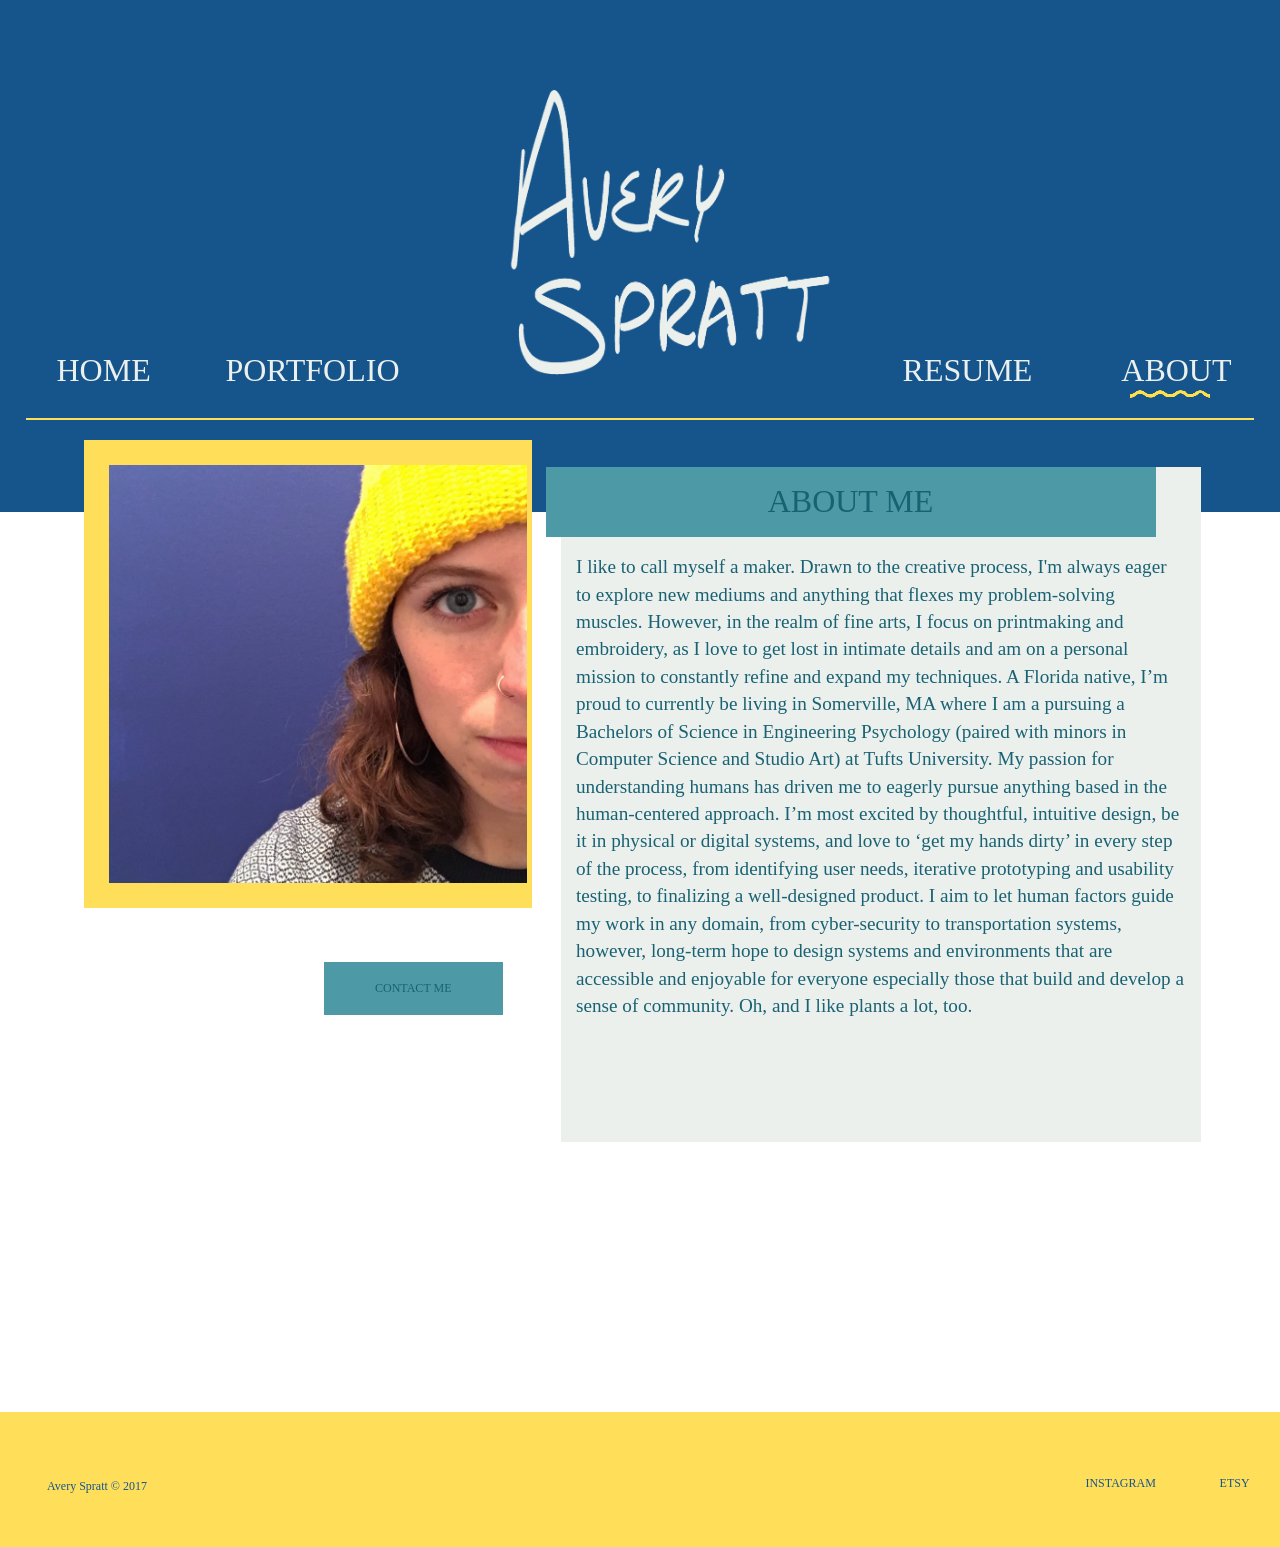
==== about.html @ 1c41e725 "broken filter buttons; otherwise pretty great" ====
<!DOCTYPE html>
<html>
<head>
<!-- Latest compiled and minified CSS -->
<link rel="stylesheet" href="https://maxcdn.bootstrapcdn.com/bootstrap/3.3.7/css/bootstrap.min.css">
<!-- jQuery -->
<script src="https://ajax.googleapis.com/ajax/libs/jquery/3.2.1/jquery.min.js"></script>
<!-- Latest compiled JavaScript -->
<link href="about.css" rel="stylesheet"/>
</head>
<body>

<div class ="container-fluid">
  	<div class="header">
    	<div class="row">
      		<div class="col-xs-2 col-md-2 ">
        		<a class="link" id="home" href="home.html"> HOME </a>
      		</div>
      		<div class="col-xs-2 col-md-2">
        		<a class="link" href="portfolio.html"> PORTFOLIO </a>
      		</div>
      		<div class="col-xs-4 col-md-4">
        		<img class="CenterLogo" src="name_lightcolor.png" alt="My name"> 
      		</div>
      		<div class="col-xs-2 col-md-2">
        			<a class="link" href="resume.html"> RESUME </a>
      		</div>
      		<div class="col-xs-2 col-md-2">
      			<div class="active">
        		<a class="link" id="about" href="about.html"> ABOUT </a>
        		</div>
        	</div>
    	</div>
	<hr class="TopSectionHR">
	</div>
	<div class="PageContent">
		<div class="row">
			<div class="col-xs-1 col-md-1"></div>
			<div class="col-xs-4 col-md 4" >
			<div id="photo-box">
				<img class="selfie" src="selfie.jpg" alt="A picture of me">
			</div>
			<div class="Button">
				<a class="ContactButton" href="mailto:avery.spratt@tufts.edu"> CONTACT ME </a>
			</div>
			</div>
			<div class="col-xs-1 col-md-1"></div>
			<div class="col-xs-5 col-md-5" id="content-box">
				<p class="title"> ABOUT ME </p>
				<p class="content"> I like to call myself a maker. Drawn to the creative process, I'm always eager to explore new mediums and anything that flexes my problem-solving muscles. However, in the realm of fine arts, I focus on printmaking and embroidery, as I love to get lost in intimate details and am on a personal mission to constantly refine and expand my techniques. 
A Florida native, I’m proud to currently be living in Somerville, MA where I am a pursuing a Bachelors of Science in Engineering Psychology (paired with minors in Computer Science and Studio Art) at Tufts University. My passion for understanding humans has driven me to eagerly pursue anything based in the human-centered approach. I’m most excited by thoughtful, intuitive design, be it in physical or digital systems, and love to ‘get my hands dirty’ in every step of the process, from identifying user needs, iterative prototyping and usability testing, to finalizing a well-designed product. I aim to let human factors guide my work in any domain, from cyber-security to transportation systems, however, long-term hope to design systems and environments that are accessible and enjoyable for everyone especially those that build and develop a sense of community. Oh, and I like plants a lot, too.  </p>
			</div>
			<div class="col-xs-1 col-md-1"></div>
		</div>
	</div>

<div class="container-fluid" id="footer">
  <div class="row">
    <div class="col-xs-2 col-md-2">
      <p class="copyright"> Avery Spratt &copy 2017 </p>
    </div> 
    <div class="col-xs-6 col-md-6">
      <a class="footer-links" id="etsy" href="http://etsy.com/shop/averysprattart/" onclick="window.open(this.href); return false;" onkeypress="window.open(this.href); return false;"> ETSY </a>
      <a class="footer-links" id="instagram" href="http://instagram.com/averyspratt/" onclick="window.open(this.href); return false;" onkeypress="window.open(this.href); return false;"> INSTAGRAM </a>
    </div>
  </div>
</div>
<script>
$('.PageContent').css('min-height',$(window).height());
</script>
</body>
</html>
---- about.css ----
body{
    font-family:"Avenir Next";
    background:#ffffff;
    margin:0;
    padding:0; 
    height: 100%;
}
.header{ 
    background-color:#16558c;
    width: 100%;
    height:40vw;
}
.container-fluid{
    padding:0;
}
a{ 
    display: block;
    padding-bottom:1%;
    text-decoration: none;
    color: #ECF0ED;
    text-align: center;
}

.link{
    font-family:"AvenirNext-DemiBold";
    font-size: 2.5vw;
    color:#ECF0ED;
    margin-top: 170%;
    padding-top: 185%; 
    padding-bottom:2%;
    margin:auto;
}
a:hover{
    font-family:"AvenirNext-DemiBoldItalic"; 
    color: #ECF0ED;
    text-decoration: none;
}

.active {
    background-image: url(squiggleb.png);
    background-repeat: no-repeat;
    background-position: bottom left 35%;
    background-size: 80px 15px; 

}

#home{
    margin-left: 10%; 
}

#about{
    margin-right: 10%;
}
.CenterLogo{
    width:100%;
    padding-left: 8%;
    padding-top: 5%;
    margin:auto;

}
.TopSectionHR{
    border:1px solid #ffde59;
    margin-left: 2%;
    margin-right: 2%;
    margin-bottom: 4%;

}

#photo-box{
    position:absolute;
    padding-top: 2vh; 
    margin-top:-10vh;
    max-width: 50vw; 
    max-height: 50vw;
    margin-left: -2vw;
}
.selfie{
    position: relative;  
    max-width: 35vw;
    max-height: 85vh; 
    border: solid 25px #ffde59; 
    border-right: solid 5px #ffde59; 
}

.Button{
    margin-top: 50vh;
    float: right;
    margin-right: 15vw;
}
.ContactButton{
    position:absolute; 
    background:#4d9aa6;
    color: #196273; 
    font-family: "AvenirNext-DemiBold";
    text-align: center;
    font-size: 12px;
    padding-left: 4vw;
    padding-right: 4vw; 
    padding-top: 2vh;
    padding-bottom: 2vh 
}


#content-box{
    position: absolute;
    width:50vw;
    height: 75%;
    margin-top: -5vh;
    margin-left: 45vw;
    background: #ecf0ed;
}

.title{
    font-family: "AvenirNext-DemiBold";
    font-size:2.5vw;
    text-align: center;
    padding-top: 2%;
    padding-bottom:2%;
    background: #4d9aa6;
    color: #196273;
    width: 100%;
    margin-left: -5%;
    position: relative; 
}
.content{
    font-family: "Avenir Next";
    color: #196273; 
    font-size: 1.5vw; 
    padding-top: 1%;
}

#footer{
    width: 100%; 
    height: 15vh; 
    background: #ffde59; 
}

.copyright{
    font-family:"AvenirNext-UltraLight";
    color: #16558c;
    width: 25vw;
    font-size: 12px;
    padding-top: 35%;
    padding-left: 25%; 
}

.footer-links{
    font-family:"AvenirNext-Italic";
    font-size: 12px;
    color:#16558C;
    display: block;
    float:right;
    padding-top: 10%;
}

#instagram{
    margin-right: -50%;
}
#etsy{
    margin-right: -65%;

}
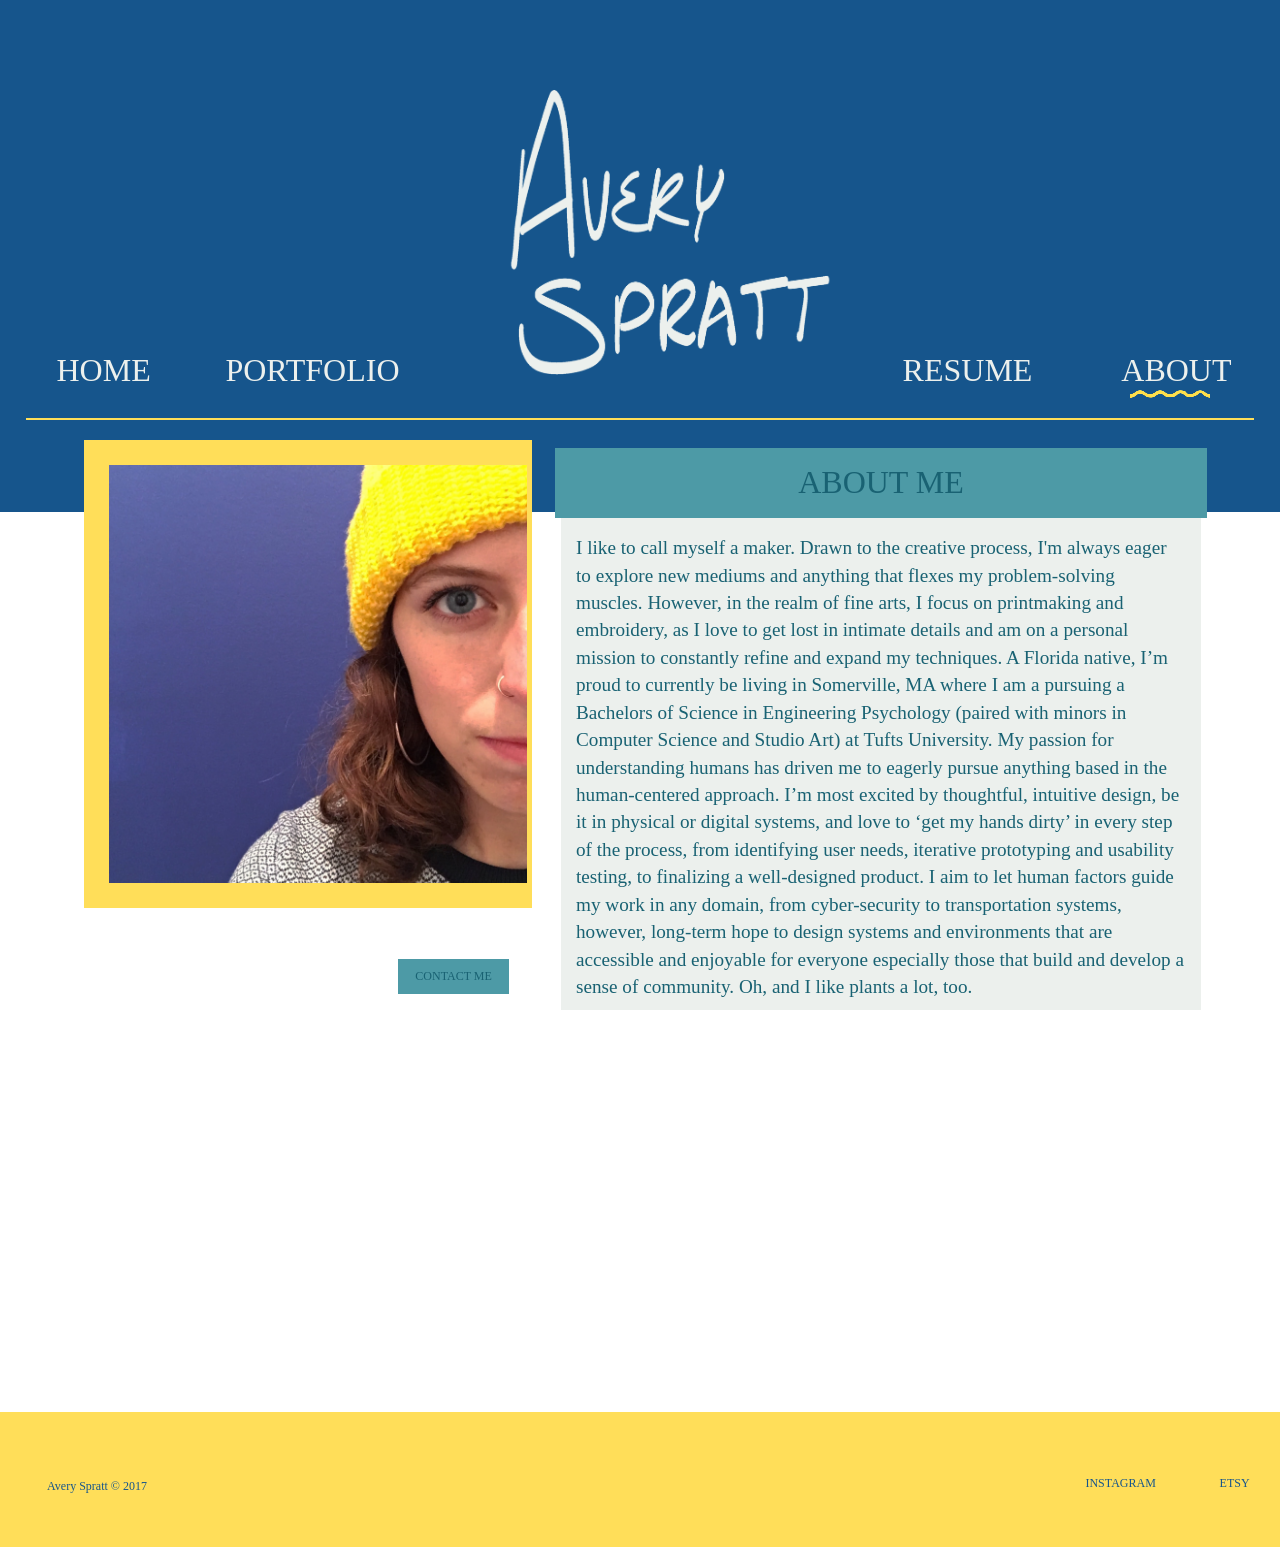
==== commit c6f1bfa3: "moving home.* => index.*" ====
--- a/about.html
+++ b/about.html
@@ -14,7 +14,7 @@
   	<div class="header">
     	<div class="row">
       		<div class="col-xs-2 col-md-2 ">
-        		<a class="link" id="home" href="home.html"> HOME </a>
+        		<a class="link" id="home" href="index.html"> HOME </a>
       		</div>
       		<div class="col-xs-2 col-md-2">
         		<a class="link" href="portfolio.html"> PORTFOLIO </a>
--- a/about.css
+++ b/about.css
@@ -83,9 +83,9 @@
 }
 
 .Button{
-    margin-top: 50vh;
+    margin-top: 110%;
     float: right;
-    margin-right: 15vw;
+    margin-right: 29%;
 }
 .ContactButton{
     position:absolute; 
@@ -94,20 +94,21 @@
     font-family: "AvenirNext-DemiBold";
     text-align: center;
     font-size: 12px;
-    padding-left: 4vw;
-    padding-right: 4vw; 
-    padding-top: 2vh;
-    padding-bottom: 2vh 
+    padding-left: 4%;
+    padding-right: 4%; 
+    padding-top: 2%;
+    padding-bottom: 2%; 
 }
 
 
 #content-box{
     position: absolute;
-    width:50vw;
-    height: 75%;
-    margin-top: -5vh;
-    margin-left: 45vw;
+    width:50%;
+    height: auto;
+    margin-top: -5%;
+    margin-left: 45%;
     background: #ecf0ed;
+    position:absolute;
 }
 
 .title{
@@ -118,9 +119,10 @@
     padding-bottom:2%;
     background: #4d9aa6;
     color: #196273;
-    width: 100%;
-    margin-left: -5%;
+    width: 107%;
     position: relative; 
+    margin-left: -3.5%;
+
 }
 .content{
     font-family: "Avenir Next";
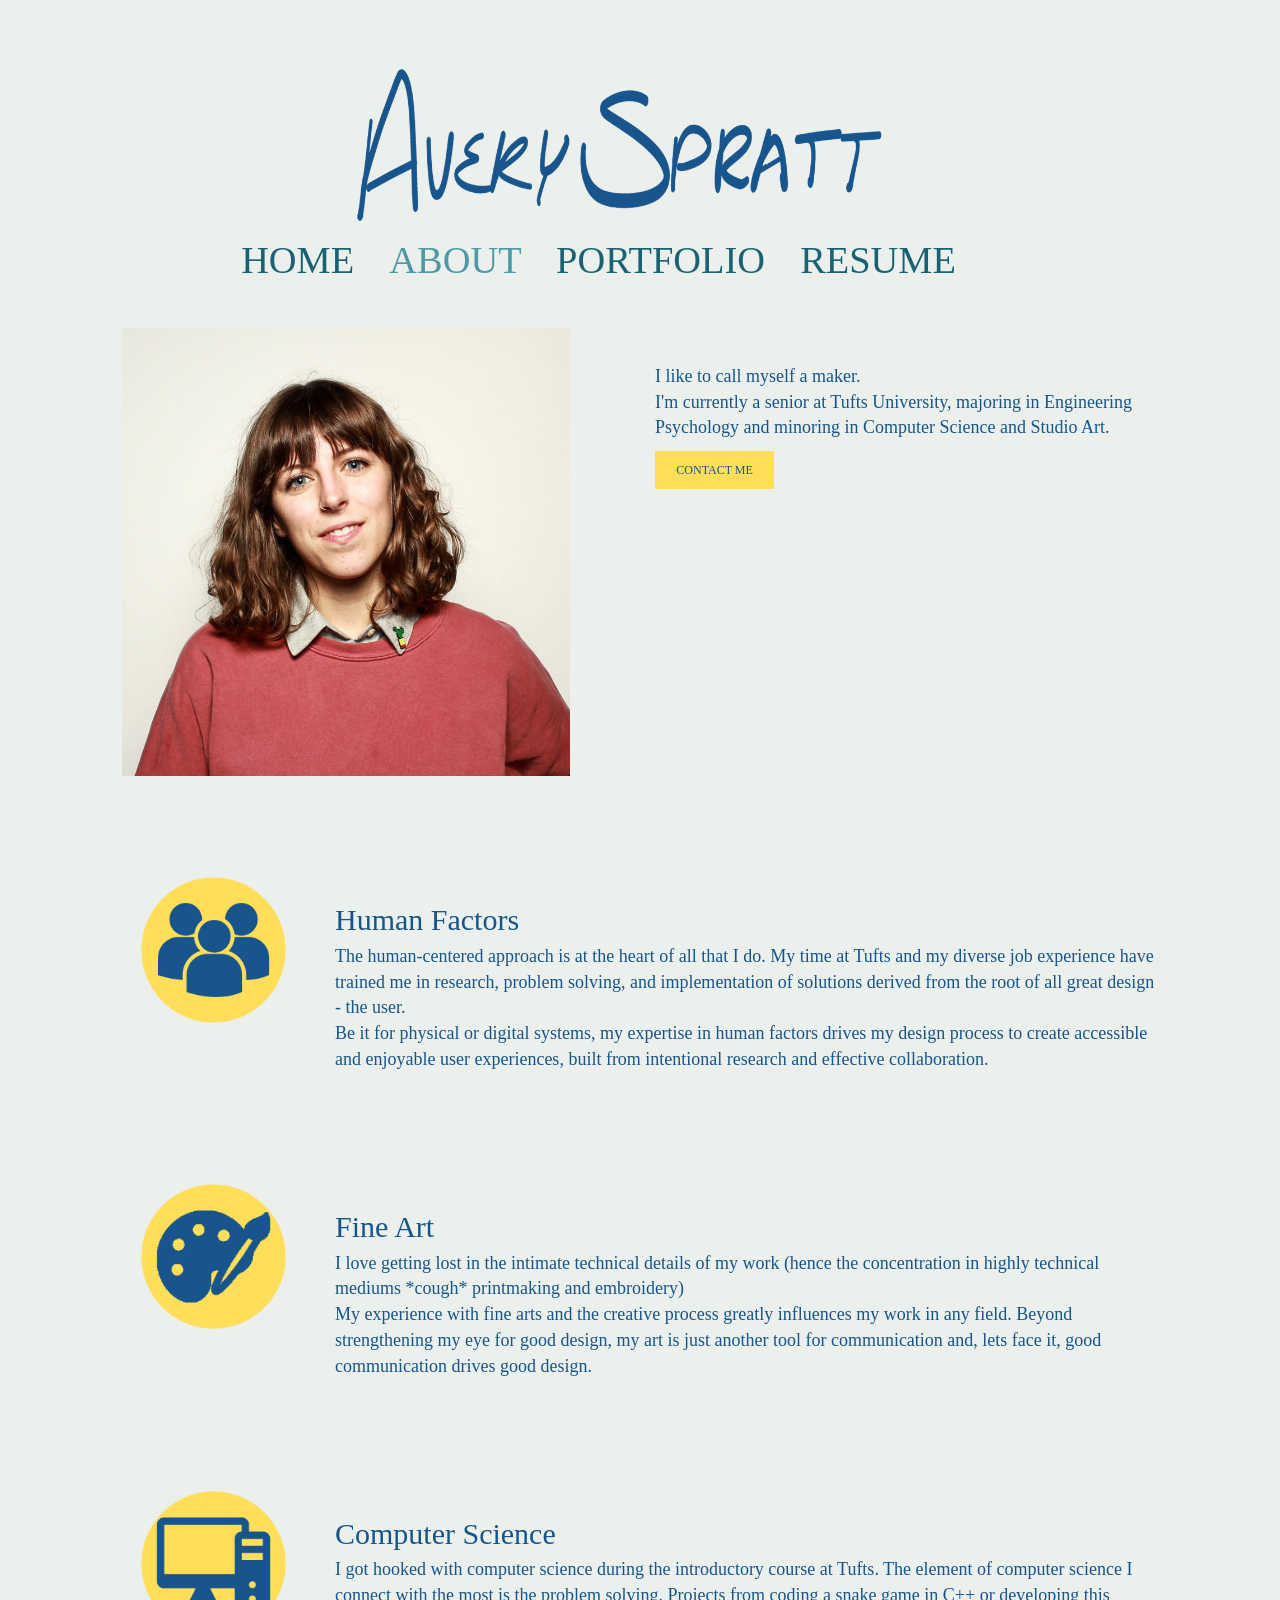
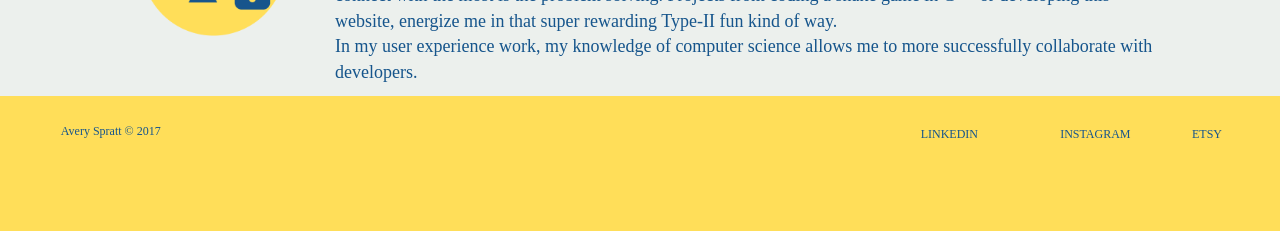
==== commit e59b4072: "Update site" ====
--- a/about.html
+++ b/about.html
@@ -5,54 +5,96 @@
 <link rel="stylesheet" href="https://maxcdn.bootstrapcdn.com/bootstrap/3.3.7/css/bootstrap.min.css">
 <!-- jQuery -->
 <script src="https://ajax.googleapis.com/ajax/libs/jquery/3.2.1/jquery.min.js"></script>
+<script type="text/javascript" src="http://ajax.googleapis.com/ajax/libs/jquery/1.9.1/jquery.min.js"></script>
+
+	
+
 <!-- Latest compiled JavaScript -->
 <link href="about.css" rel="stylesheet"/>
 </head>
+
 <body>
+<div class="container-fluid">
 
-<div class ="container-fluid">
-  	<div class="header">
-    	<div class="row">
-      		<div class="col-xs-2 col-md-2 ">
-        		<a class="link" id="home" href="index.html"> HOME </a>
-      		</div>
-      		<div class="col-xs-2 col-md-2">
-        		<a class="link" href="portfolio.html"> PORTFOLIO </a>
-      		</div>
-      		<div class="col-xs-4 col-md-4">
-        		<img class="CenterLogo" src="name_lightcolor.png" alt="My name"> 
-      		</div>
-      		<div class="col-xs-2 col-md-2">
-        			<a class="link" href="resume.html"> RESUME </a>
-      		</div>
-      		<div class="col-xs-2 col-md-2">
-      			<div class="active">
-        		<a class="link" id="about" href="about.html"> ABOUT </a>
-        		</div>
-        	</div>
-    	</div>
-	<hr class="TopSectionHR">
+<div class="header">
+	<a name="return_anchor" class="invisible"></a>
+	<div class="row">
+		<div class="col-xs-2 col-md-2"></div>
+		<div class="col-xs-8 col-md-8">
+        	<img class="CenterLogo" src="name_blue.png" alt="My name"> 
+		</div>		
+		<div class="col-xs-2 col-md-2"></div>
 	</div>
-	<div class="PageContent">
-		<div class="row">
-			<div class="col-xs-1 col-md-1"></div>
-			<div class="col-xs-4 col-md 4" >
-			<div id="photo-box">
-				<img class="selfie" src="selfie.jpg" alt="A picture of me">
-			</div>
-			<div class="Button">
-				<a class="ContactButton" href="mailto:avery.spratt@tufts.edu"> CONTACT ME </a>
-			</div>
-			</div>
-			<div class="col-xs-1 col-md-1"></div>
-			<div class="col-xs-5 col-md-5" id="content-box">
-				<p class="title"> ABOUT ME </p>
-				<p class="content"> I like to call myself a maker. Drawn to the creative process, I'm always eager to explore new mediums and anything that flexes my problem-solving muscles. However, in the realm of fine arts, I focus on printmaking and embroidery, as I love to get lost in intimate details and am on a personal mission to constantly refine and expand my techniques. 
-A Florida native, I’m proud to currently be living in Somerville, MA where I am a pursuing a Bachelors of Science in Engineering Psychology (paired with minors in Computer Science and Studio Art) at Tufts University. My passion for understanding humans has driven me to eagerly pursue anything based in the human-centered approach. I’m most excited by thoughtful, intuitive design, be it in physical or digital systems, and love to ‘get my hands dirty’ in every step of the process, from identifying user needs, iterative prototyping and usability testing, to finalizing a well-designed product. I aim to let human factors guide my work in any domain, from cyber-security to transportation systems, however, long-term hope to design systems and environments that are accessible and enjoyable for everyone especially those that build and develop a sense of community. Oh, and I like plants a lot, too.  </p>
-			</div>
-			<div class="col-xs-1 col-md-1"></div>
+	<div class="row">
+		<div class="col-xs-2 col-md-2"></div>
+		<div class="col-xs-8 col-md-8">
+			<a class="link" href="index.html"> HOME </a>
+			<a class="link" id="active" href="about.html"> ABOUT </a>
+			<a class="link" href="portfolio.html"> PORTFOLIO </a>
+			<a class="link" href="resume.html"> RESUME </a>
 		</div>
+		<div class="col-xs-2 col-md-2"></div>
 	</div>
+</div>
+<div class="PageContent">
+
+<div class="row">
+	<div class="col-xs-1 col-md-1"></div>
+	<div class="col-xs-4 col-md 4" >
+
+		<img class="selfie" src="selfie-b.png" alt="A picture of me">
+	</div>
+	<div class="col-xs-1 col-md-1"></div>
+	<div class="col-xs-5 col-md-5">
+		<p class="about-content"> I like to call myself a maker. </br> I'm currently a senior at Tufts University, majoring in Engineering Psychology and minoring in Computer Science and Studio Art.  </p>
+		<a class="ContactButton" href="mailto:avery.spratt@tufts.edu"> CONTACT ME </a>
+	</div>
+	<div class="col-xs-1 col-md-1"></div>
+
+</div>
+
+<div class="row">
+	<div class="col-xs-1 col-md-1"></div>
+	<div class="col-xs-2 col-md 2" >
+
+		<img class="bullet" src="hf.png" alt="An icon of humans">
+	</div>
+	<div class="col-xs-8 col-md-8">
+		<p class="section-title"> Human Factors </p>
+		<p class="section-content"> 	The human-centered approach is at the heart of all that I do. My time at Tufts and my diverse job experience have trained me in research, problem solving, and implementation of solutions derived from the root of all great design - the user. <br>
+		Be it for physical or digital systems, my expertise in human factors drives my design process to create accessible and enjoyable user experiences, built from intentional research and effective collaboration.  </p>
+	</div>
+	<div class="col-xs-1 col-md-1"></div>
+
+</div>
+<div class="row">
+	<div class="col-xs-1 col-md-1"></div>
+	<div class="col-xs-2 col-md 2" >
+
+		<img class="bullet" src="sa.png" alt="An icon of art supplies">
+	</div>
+	<div class="col-xs-8 col-md-8">
+		<p class="section-title"> Fine Art </p>
+		<p class="section-content"> I love getting lost in the intimate technical details of my work (hence the concentration in highly technical mediums *cough* printmaking and embroidery)  <br> My experience with fine arts and the creative process greatly influences my work in any field. Beyond strengthening my eye for good design, my art is just another tool for communication and, lets face it, good communication drives good design.  </p>
+	</div>
+	<div class="col-xs-1 col-md-1"></div>
+
+</div>
+<div class="row">
+	<div class="col-xs-1 col-md-1"></div>
+	<div class="col-xs-2 col-md 2" >
+
+		<img class="bullet" src="cs.png" alt="An icon of a computer">
+	</div>
+	<div class="col-xs-8 col-md-8">
+		<p class="section-title"> Computer Science </p>
+		<p class="section-content"> I got hooked with computer science during the introductory course at Tufts. The element of computer science I connect with the most is the problem solving. Projects from coding a snake game in C++ or developing this website, energize me in that super rewarding Type-II fun kind of way. <br> In my user experience work, my knowledge of computer science allows me to more successfully collaborate with developers.   </p>
+	</div>
+	<div class="col-xs-1 col-md-1"></div>
+</div>
+</div>
+</div>
+
 
 <div class="container-fluid" id="footer">
   <div class="row">
@@ -62,6 +104,7 @@
     <div class="col-xs-6 col-md-6">
       <a class="footer-links" id="etsy" href="http://etsy.com/shop/averysprattart/" onclick="window.open(this.href); return false;" onkeypress="window.open(this.href); return false;"> ETSY </a>
       <a class="footer-links" id="instagram" href="http://instagram.com/averyspratt/" onclick="window.open(this.href); return false;" onkeypress="window.open(this.href); return false;"> INSTAGRAM </a>
+      <a class="footer-links" id="linkedin" href="https://www.linkedin.com/in/avery-spratt-927b7a106/" onclick="window.open(this.href); return false;" onkeypress="window.open(this.href); return false;"> LINKEDIN </a>
     </div>
   </div>
 </div>
--- a/about.css
+++ b/about.css
@@ -1,96 +1,61 @@
 body{
     font-family:"Avenir Next";
-    background:#ffffff;
-    margin:0;
-    padding:0; 
-    height: 100%;
+    background:#ECF0ED; 
+    margin:0;  
 }
-.header{ 
-    background-color:#16558c;
-    width: 100%;
-    height:40vw;
+header{
+	font-family:"AvenirNext-DemiBold"; 
+	display:block;
+	text-decoration: none;
+	text-align: center;
 }
-.container-fluid{
-    padding:0;
-}
-a{ 
-    display: block;
-    padding-bottom:1%;
-    text-decoration: none;
-    color: #ECF0ED;
-    text-align: center;
+.CenterLogo{
+	width:80%;
+	padding-left: 12%;
+	padding-top:-2%;
+	margin:auto;
 }
 
-.link{
-    font-family:"AvenirNext-DemiBold";
-    font-size: 2.5vw;
-    color:#ECF0ED;
-    margin-top: 170%;
-    padding-top: 185%; 
-    padding-bottom:2%;
-    margin:auto;
-}
-a:hover{
-    font-family:"AvenirNext-DemiBoldItalic"; 
-    color: #ECF0ED;
-    text-decoration: none;
-}
-
-.active {
-    background-image: url(squiggleb.png);
-    background-repeat: no-repeat;
-    background-position: bottom left 35%;
-    background-size: 80px 15px; 
+a{
+	margin:auto;
+	text-align:center;
+	font-family:"AvenirNext-DemiBold";
+	color:#196273;
+	font-size: 3vw;
+	padding: 1vw;
+	padding-top:10px;
 
 }
 
-#home{
-    margin-left: 10%; 
+a:hover{
+    font-family:"AvenirNext-DemiBoldItalic"; 
+    color: #196273;
+    text-decoration: none;
+}
+#active{
+	font-family:"AvenirNext-DemiBold";
+	color:#4D9AA6;
 }
 
-#about{
-    margin-right: 10%;
+.selfie{
+    position: relative; 
+    padding-top: 10%; 
+    max-width: 35vw;
+    max-height: 85vh; 
 }
-.CenterLogo{
-    width:100%;
-    padding-left: 8%;
-    padding-top: 5%;
-    margin:auto;
 
-}
-.TopSectionHR{
-    border:1px solid #ffde59;
-    margin-left: 2%;
-    margin-right: 2%;
-    margin-bottom: 4%;
+.about-content{
+  font-family: "Avenir Next";
+  color: #16558C;
+  font-size: 18px;
+  padding-top: 15%;
 
 }
 
-#photo-box{
-    position:absolute;
-    padding-top: 2vh; 
-    margin-top:-10vh;
-    max-width: 50vw; 
-    max-height: 50vw;
-    margin-left: -2vw;
-}
-.selfie{
-    position: relative;  
-    max-width: 35vw;
-    max-height: 85vh; 
-    border: solid 25px #ffde59; 
-    border-right: solid 5px #ffde59; 
-}
-
-.Button{
-    margin-top: 110%;
-    float: right;
-    margin-right: 29%;
-}
 .ContactButton{
     position:absolute; 
-    background:#4d9aa6;
-    color: #196273; 
+    background:#FFDE59;
+    color: #16558C;
     font-family: "AvenirNext-DemiBold";
     text-align: center;
     font-size: 12px;
@@ -100,35 +65,25 @@
     padding-bottom: 2%; 
 }
 
-
-#content-box{
-    position: absolute;
-    width:50%;
-    height: auto;
-    margin-top: -5%;
-    margin-left: 45%;
-    background: #ecf0ed;
-    position:absolute;
+.bullet{
+    width:100%;
+    height:auto;
+    padding-top: 45%;
 }
 
-.title{
-    font-family: "AvenirNext-DemiBold";
-    font-size:2.5vw;
-    text-align: center;
-    padding-top: 2%;
-    padding-bottom:2%;
-    background: #4d9aa6;
-    color: #196273;
-    width: 107%;
-    position: relative; 
-    margin-left: -3.5%;
+.section-content {
+    font-family: "Avenir Next";
+    color: #16558C;
+    font-size: 18px;
+    margin-top: -1%;
+}
 
-}
-.content{
-    font-family: "Avenir Next";
-    color: #196273; 
-    font-size: 1.5vw; 
-    padding-top: 1%;
+.section-title{
+    font-family: "AvenirNext-DemiBoldItalic";
+    color: #16558C;
+    font-size: 30px;
+    padding-top: 15%;
+    margin-bottom:none;
 }
 
 #footer{
@@ -142,9 +97,10 @@
     color: #16558c;
     width: 25vw;
     font-size: 12px;
-    padding-top: 35%;
+    padding-top: 15%;
     padding-left: 25%; 
 }
+
 
 .footer-links{
     font-family:"AvenirNext-Italic";
@@ -152,13 +108,14 @@
     color:#16558C;
     display: block;
     float:right;
-    padding-top: 10%;
+    padding-top: 5%;
 }
-
+#linkedin{
+	margin-right: -25%;
+}
 #instagram{
     margin-right: -50%;
 }
 #etsy{
     margin-right: -65%;
-
-}+}
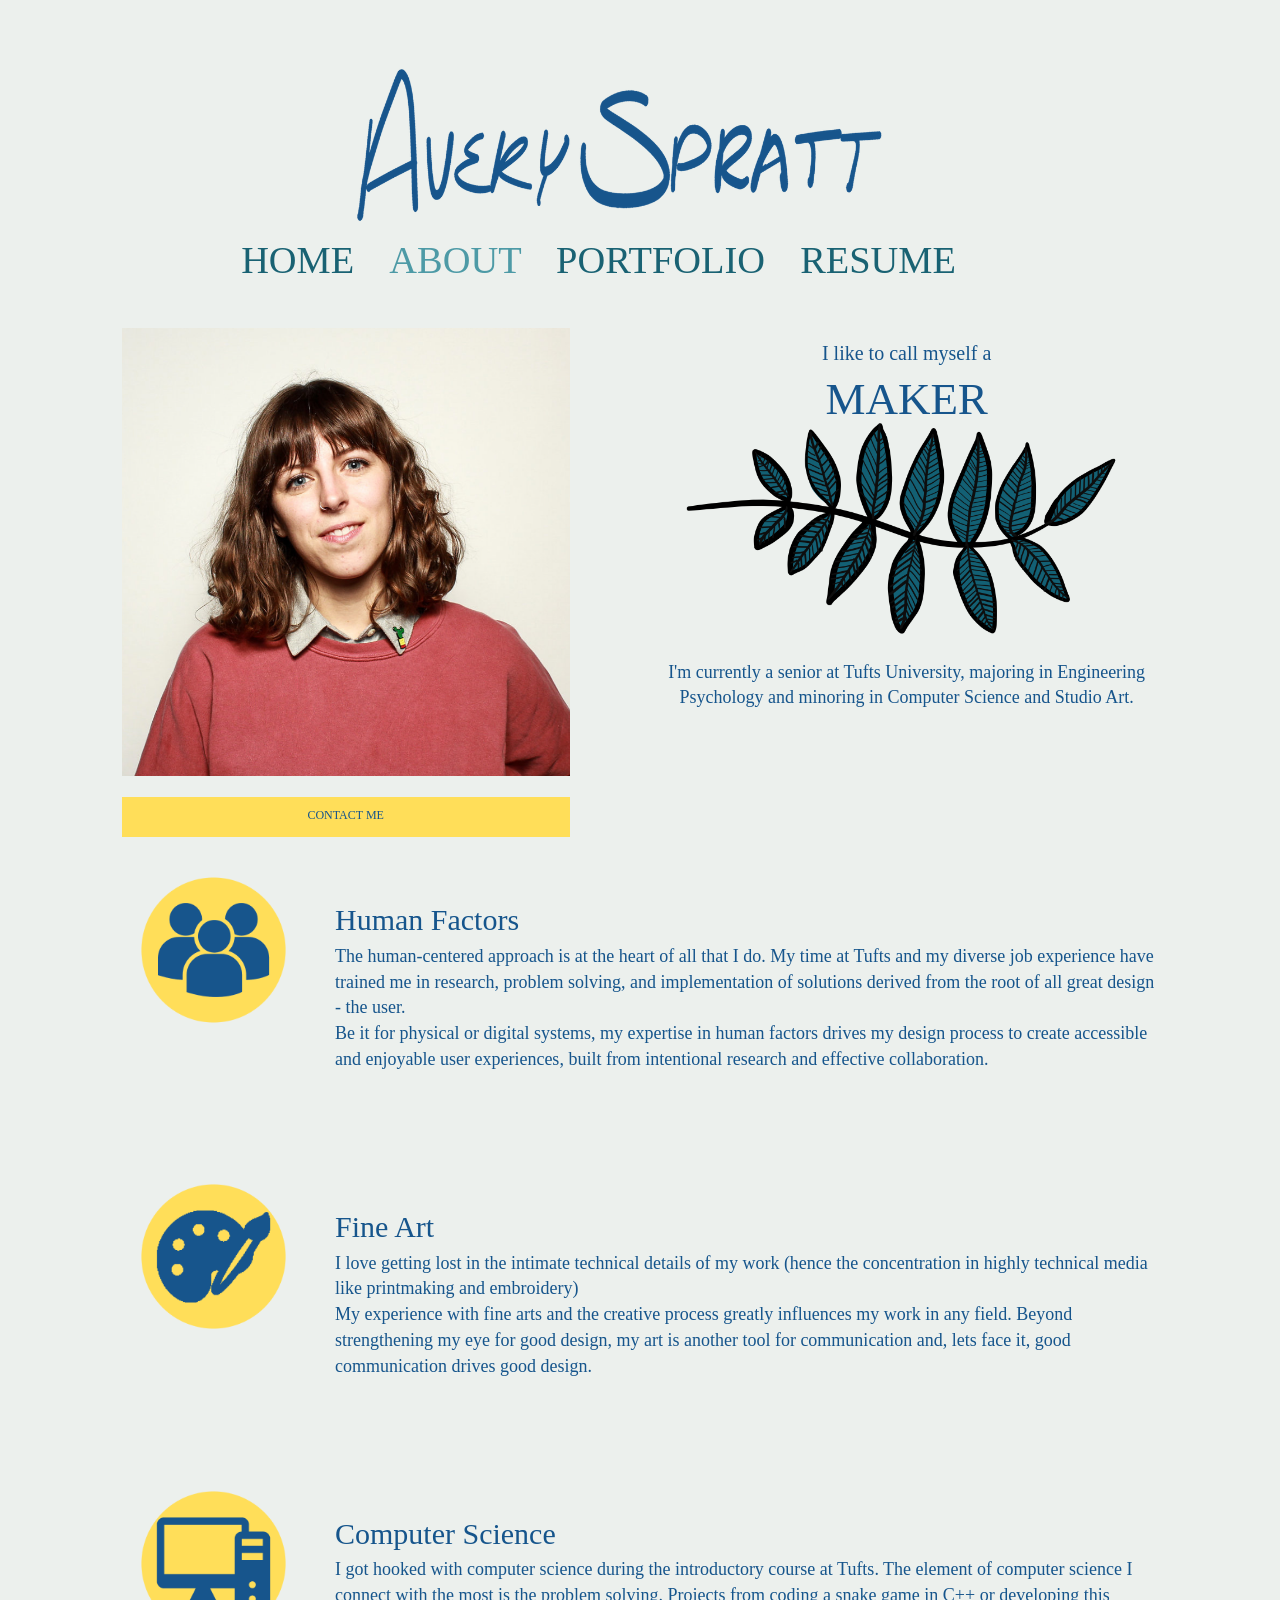
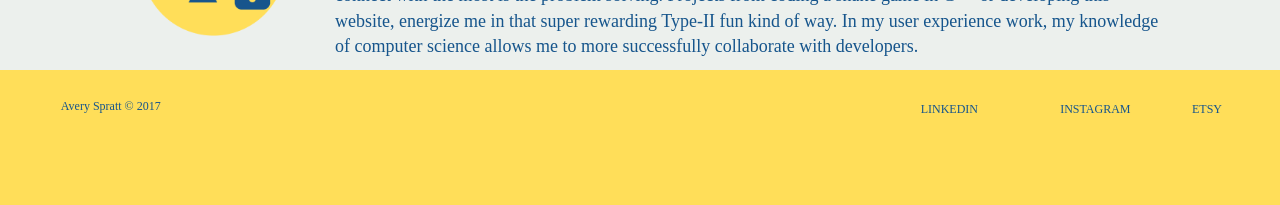
==== commit 270b72d1: "Update" ====
--- a/about.html
+++ b/about.html
@@ -11,6 +11,8 @@
 
 <!-- Latest compiled JavaScript -->
 <link href="about.css" rel="stylesheet"/>
+<title> ABOUT ME </title>
+<link rel="icon" type="img/png" href="leaf.png">
 </head>
 
 <body>
@@ -43,15 +45,18 @@
 	<div class="col-xs-4 col-md 4" >
 
 		<img class="selfie" src="selfie-b.png" alt="A picture of me">
+		<a class="ContactButton" href="mailto:avery.spratt@tufts.edu"> CONTACT ME </a>
 	</div>
 	<div class="col-xs-1 col-md-1"></div>
 	<div class="col-xs-5 col-md-5">
-		<p class="about-content"> I like to call myself a maker. </br> I'm currently a senior at Tufts University, majoring in Engineering Psychology and minoring in Computer Science and Studio Art.  </p>
-		<a class="ContactButton" href="mailto:avery.spratt@tufts.edu"> CONTACT ME </a>
+		<p class="maker"> I like to call myself a <br> <span class="big-text"> MAKER</span></p>
+		<img class="leaf-branch" src="leaf-branch.png" alt="A drawing of a branch">
+		<p class="about-content"> I'm currently a senior at Tufts University, majoring in Engineering Psychology and minoring in Computer Science and Studio Art.  </p>
 	</div>
 	<div class="col-xs-1 col-md-1"></div>
 
 </div>
+
 
 <div class="row">
 	<div class="col-xs-1 col-md-1"></div>
@@ -75,7 +80,7 @@
 	</div>
 	<div class="col-xs-8 col-md-8">
 		<p class="section-title"> Fine Art </p>
-		<p class="section-content"> I love getting lost in the intimate technical details of my work (hence the concentration in highly technical mediums *cough* printmaking and embroidery)  <br> My experience with fine arts and the creative process greatly influences my work in any field. Beyond strengthening my eye for good design, my art is just another tool for communication and, lets face it, good communication drives good design.  </p>
+		<p class="section-content"> I love getting lost in the intimate technical details of my work (hence the concentration in highly technical media like printmaking and embroidery)  <br> My experience with fine arts and the creative process greatly influences my work in any field. Beyond strengthening my eye for good design, my art is another tool for communication and, lets face it, good communication drives good design.  </p>
 	</div>
 	<div class="col-xs-1 col-md-1"></div>
 
@@ -88,7 +93,7 @@
 	</div>
 	<div class="col-xs-8 col-md-8">
 		<p class="section-title"> Computer Science </p>
-		<p class="section-content"> I got hooked with computer science during the introductory course at Tufts. The element of computer science I connect with the most is the problem solving. Projects from coding a snake game in C++ or developing this website, energize me in that super rewarding Type-II fun kind of way. <br> In my user experience work, my knowledge of computer science allows me to more successfully collaborate with developers.   </p>
+		<p class="section-content"> I got hooked with computer science during the introductory course at Tufts. The element of computer science I connect with the most is the problem solving. Projects from coding a snake game in C++ or developing this website, energize me in that super rewarding Type-II fun kind of way. In my user experience work, my knowledge of computer science allows me to more successfully collaborate with developers.   </p>
 	</div>
 	<div class="col-xs-1 col-md-1"></div>
 </div>
--- a/about.css
+++ b/about.css
@@ -44,25 +44,43 @@
     max-height: 85vh; 
 }
 
+.leaf-branch{
+    width:100%;
+    height:auto;
+    margin-top:-8%;
+}
+
+.maker{
+    font-family: "Avenir Next";
+    color: #16558C;
+    font-size: 20px;
+    padding-top: 10%;
+    text-align: center;
+}
+.big-text{
+    font-family:"AvenirNext-DemiBoldItalic";
+    color:#16558c;
+    font-size: 45px;
+}
 .about-content{
   font-family: "Avenir Next";
   color: #16558C;
+  text-align:center;
   font-size: 18px;
-  padding-top: 15%;
+  padding-top: 2%;
 
 }
 
 .ContactButton{
     position:absolute; 
+    float:center;
     background:#FFDE59;
     color: #16558C;
     font-family: "AvenirNext-DemiBold";
     text-align: center;
     font-size: 12px;
-    padding-left: 4%;
-    padding-right: 4%; 
-    padding-top: 2%;
-    padding-bottom: 2%; 
+    width: 105%;
+    margin-top: 5%;
 }
 
 .bullet{
